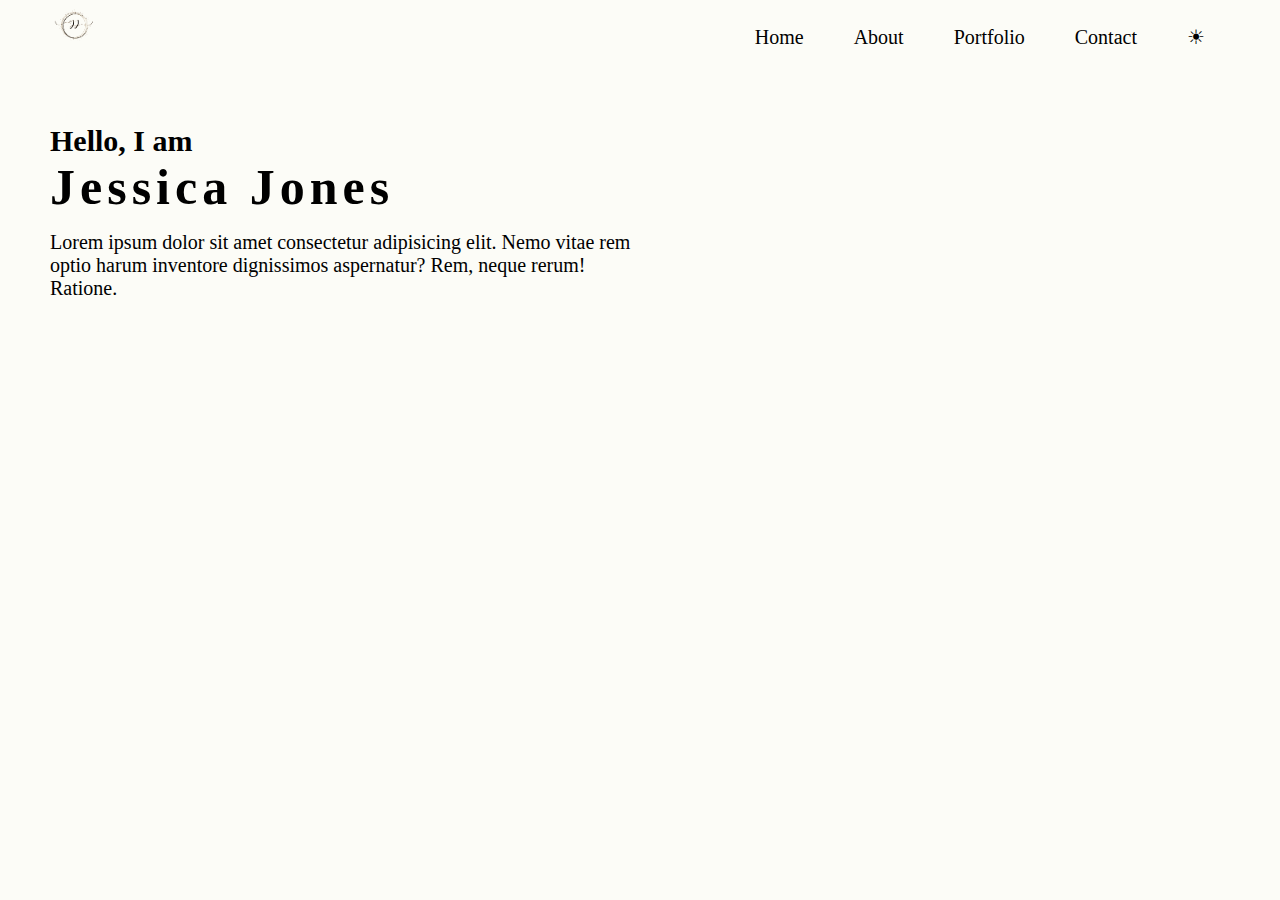
==== index.html @ 6c43d9fb "first commit" ====
<!DOCTYPE html>
<html lang="en">
  <head>
    <meta charset="UTF-8" />
    <meta name="viewport" content="width=device-width, initial-scale=1.0" />
    <link
      rel="icon"
      type="image/png"
      sizes="32x32"
      href="./images/JESSICA_JONES__2_-removebg-preview.png"
    />
    <title>Personal Portfolio Website</title>
    <link rel="stylesheet" href="style.css" />
  </head>
  <body>
    <header class="head__section">
      <a href="./index.html"
        ><img
          class="logo"
          src="./images/JESSICA_JONES__2_-removebg-preview.png"
          alt="Logo"
      /></a>

      <ul class="nav__section">
        <a href="./index.html"><li class="nav__item">Home</li></a>
        <a href="./about.html"><li class="nav__item">About</li></a>
        <a href="./portfolio.html"><li class="nav__item">Portfolio</li></a>
        <a href="./contact.html"><li class="nav__item">Contact</li></a>
        <li class="nav__item">☀</li>
      </ul>
    </header>
    <section class="introduction">
      <h3>Hello, I am</h3>
      <h1>Jessica Jones</h1>
      <p class="myself">
        Lorem ipsum dolor sit amet consectetur adipisicing elit. Nemo vitae rem
        optio harum inventore dignissimos aspernatur? Rem, neque rerum! Ratione.
      </p>
    </section>
  </body>
</html>
---- style.css ----
*{
    margin: 0px;
    padding: 0px;
    box-sizing: border-box;
    
}
body{
    padding: 0px 50px;
    font-size: 20px;
    background-color: #FCFCF7;
}

.logo{
    width: 20%;
}

.logo{
    width: 10%;
}
.head__section{
    display: flex;
    justify-content: space-between;

}
.nav__section{
   display: flex;
   list-style: none;
   align-items: center;
}
a{
    text-decoration: none;
    color: black;
}
.nav__item{
    padding: 25px;
    cursor: pointer;
}
a:hover:not(:last-child){
    text-decoration:underline purple;
    color: purple;
}
.introduction{
    padding-top: 50px;
}
.introduction h1{
    font-size: 50px;
    letter-spacing: 0.1em;
}
.introduction h3{
    font-size: 30px;
}
.myself{
    padding-top: 15px;
    padding-right: 50%;
}
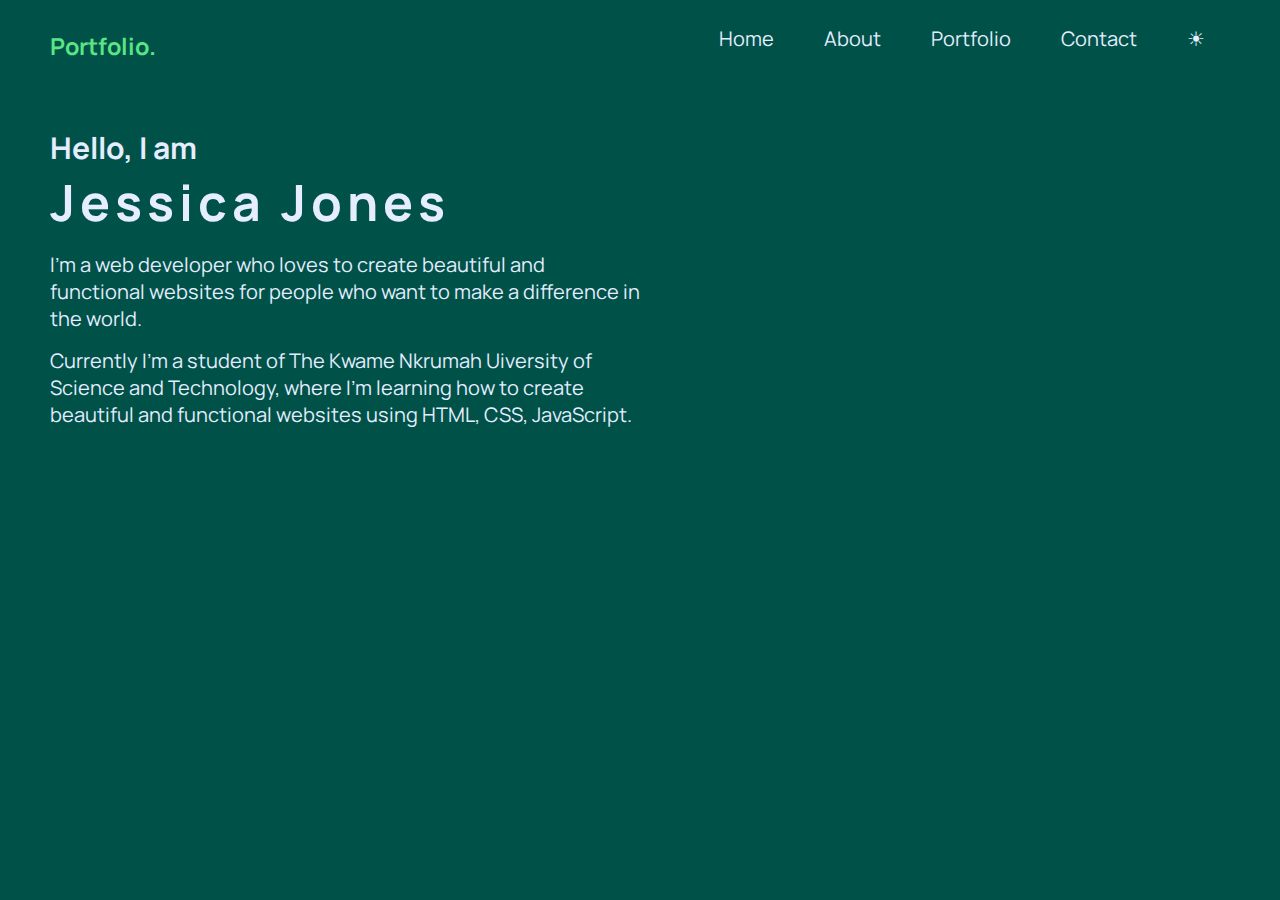
==== commit 6cf7942e: "Second commit" ====
--- a/index.html
+++ b/index.html
@@ -10,16 +10,17 @@
       href="./images/JESSICA_JONES__2_-removebg-preview.png"
     />
     <title>Personal Portfolio Website</title>
+    <link rel="preconnect" href="https://fonts.googleapis.com" />
+    <link rel="preconnect" href="https://fonts.gstatic.com" crossorigin />
+    <link
+      href="https://fonts.googleapis.com/css2?family=Manrope:wght@500&display=swap"
+      rel="stylesheet"
+    />
     <link rel="stylesheet" href="style.css" />
   </head>
   <body>
     <header class="head__section">
-      <a href="./index.html"
-        ><img
-          class="logo"
-          src="./images/JESSICA_JONES__2_-removebg-preview.png"
-          alt="Logo"
-      /></a>
+      <a href="./index.html"><h3 class="logo">Portfolio.</h3></a>
 
       <ul class="nav__section">
         <a href="./index.html"><li class="nav__item">Home</li></a>
@@ -33,8 +34,13 @@
       <h3>Hello, I am</h3>
       <h1>Jessica Jones</h1>
       <p class="myself">
-        Lorem ipsum dolor sit amet consectetur adipisicing elit. Nemo vitae rem
-        optio harum inventore dignissimos aspernatur? Rem, neque rerum! Ratione.
+        I'm a web developer who loves to create beautiful and functional
+        websites for people who want to make a difference in the world.
+      </p>
+      <p class="myself">
+        Currently I'm a student of The Kwame Nkrumah Uiversity of Science and
+        Technology, where I'm learning how to create beautiful and functional
+        websites using HTML, CSS, JavaScript.
       </p>
     </section>
   </body>
--- a/style.css
+++ b/style.css
@@ -2,21 +2,23 @@
     margin: 0px;
     padding: 0px;
     box-sizing: border-box;
+    color: #e5edff;
+    font-family: 'Manrope', sans-serif;
     
 }
 body{
     padding: 0px 50px;
     font-size: 20px;
-    background-color: #FCFCF7;
+    background-color: #005249;
+   
+}
+.logo{
+    padding-top: 30px;
+    color: #5be584;
+    list-style-type: none;
 }
 
-.logo{
-    width: 20%;
-}
 
-.logo{
-    width: 10%;
-}
 .head__section{
     display: flex;
     justify-content: space-between;
@@ -36,8 +38,8 @@
     cursor: pointer;
 }
 a:hover:not(:last-child){
-    text-decoration:underline purple;
-    color: purple;
+    text-decoration:underline #e5edff;
+
 }
 .introduction{
     padding-top: 50px;
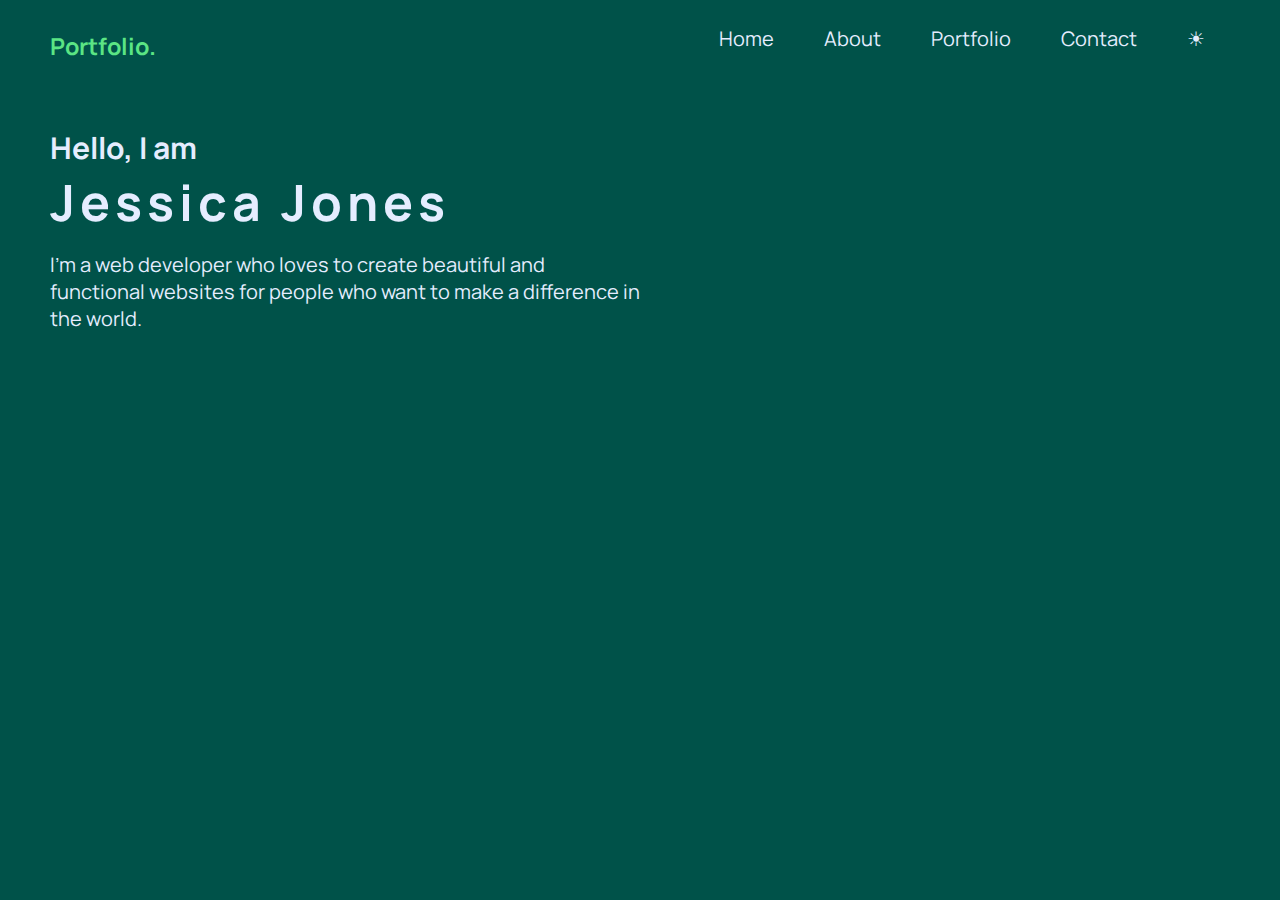
==== commit 05ec208f: "Second commit. Projecct still underway" ====
--- a/index.html
+++ b/index.html
@@ -23,11 +23,19 @@
       <a href="./index.html"><h3 class="logo">Portfolio.</h3></a>
 
       <ul class="nav__section">
-        <a href="./index.html"><li class="nav__item">Home</li></a>
-        <a href="./about.html"><li class="nav__item">About</li></a>
-        <a href="./portfolio.html"><li class="nav__item">Portfolio</li></a>
-        <a href="./contact.html"><li class="nav__item">Contact</li></a>
-        <li class="nav__item">☀</li>
+        <a href="./index.html" class="nav__link"
+          ><li class="nav__item">Home</li></a
+        >
+        <a href="./about.html" class="nav__link"
+          ><li class="nav__item">About</li></a
+        >
+        <a href="./portfolio.html" class="nav__link"
+          ><li class="nav__item">Portfolio</li></a
+        >
+        <a href="./contact.html" class="nav__link"
+          ><li class="nav__item">Contact</li></a
+        >
+        <li class="nav__item" class="nav__link">☀</li>
       </ul>
     </header>
     <section class="introduction">
@@ -37,11 +45,6 @@
         I'm a web developer who loves to create beautiful and functional
         websites for people who want to make a difference in the world.
       </p>
-      <p class="myself">
-        Currently I'm a student of The Kwame Nkrumah Uiversity of Science and
-        Technology, where I'm learning how to create beautiful and functional
-        websites using HTML, CSS, JavaScript.
-      </p>
     </section>
   </body>
 </html>
--- a/style.css
+++ b/style.css
@@ -15,7 +15,7 @@
 .logo{
     padding-top: 30px;
     color: #5be584;
-    list-style-type: none;
+    text-decoration: none;
 }
 
 
@@ -37,7 +37,7 @@
     padding: 25px;
     cursor: pointer;
 }
-a:hover:not(:last-child){
+.nav__link:hover:not(:last-child){
     text-decoration:underline #e5edff;
 
 }
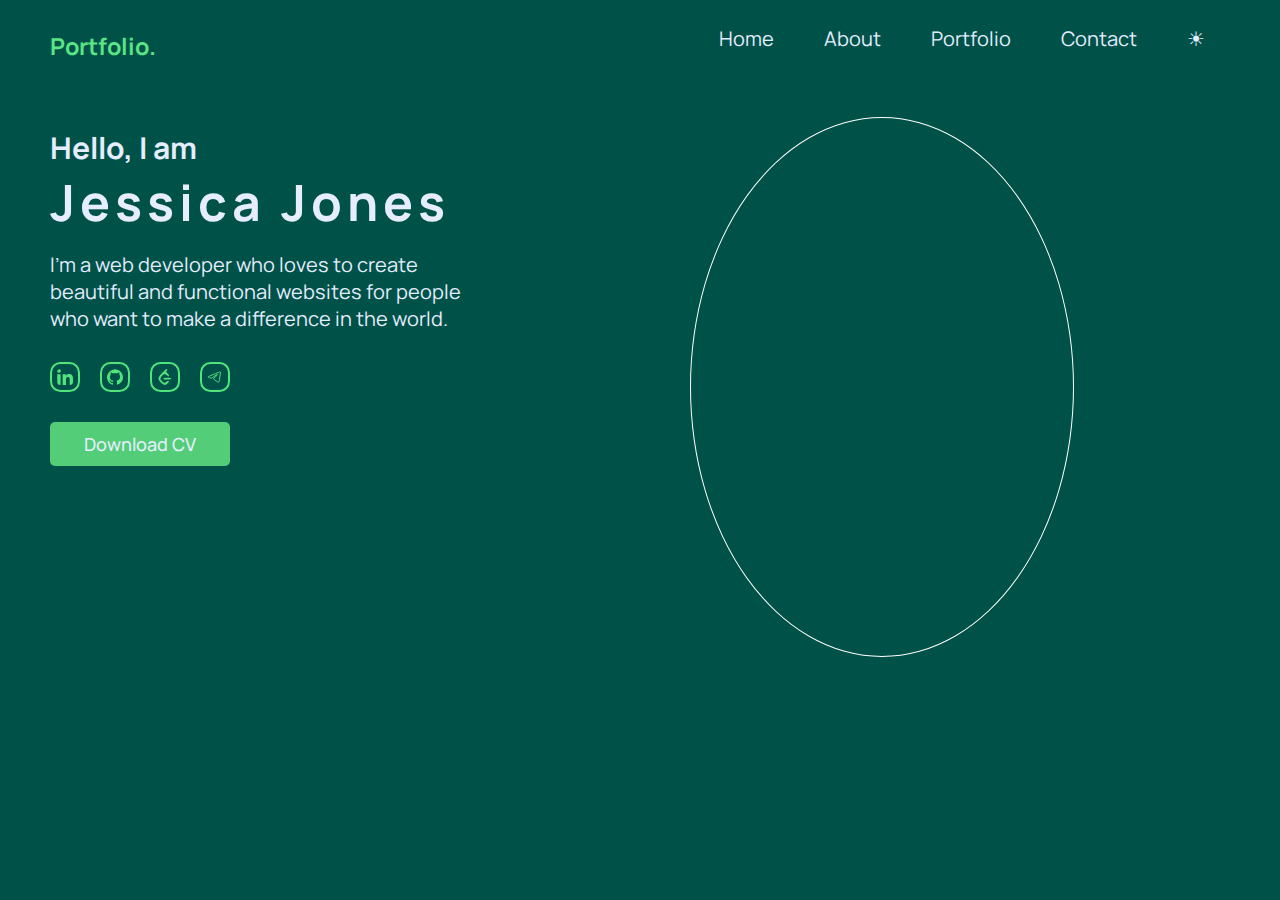
==== commit fe2b1972: "Social media added. Foundation laid for intro image." ====
--- a/index.html
+++ b/index.html
@@ -38,13 +38,64 @@
         <li class="nav__item" class="nav__link">☀</li>
       </ul>
     </header>
-    <section class="introduction">
-      <h3>Hello, I am</h3>
-      <h1>Jessica Jones</h1>
-      <p class="myself">
-        I'm a web developer who loves to create beautiful and functional
-        websites for people who want to make a difference in the world.
-      </p>
-    </section>
+    <main class="home__page">
+      <section class="introduction">
+        <h3>Hello, I am</h3>
+        <h1>Jessica Jones</h1>
+        <p class="myself">
+          I'm a web developer who loves to create beautiful and functional
+          websites for people who want to make a difference in the world.
+        </p>
+        <div class="social__media__icons">
+          <a
+            href="https://www.linkedin.com/in/jessica-jones-571360278/"
+            target="_blank"
+            rel="noopener noreferrer"
+          >
+            <img
+              src="./images/linkedin-logo.svg"
+              alt="Linkedin"
+              class="linkedin socials"
+            />
+          </a>
+          <a
+            href="https://github.com/Jessy-Jones"
+            target="_blank"
+            rel="noopener noreferrer"
+          >
+            <img
+              src="./images/github.svg"
+              alt="Github"
+              class="github socials"
+            />
+          </a>
+
+          <a
+            href="https://leetcode.com/Jessica-Jones/"
+            target="_blank"
+            rel="noopener noreferrer"
+          >
+            <img
+              src="./images/leetcode.svg"
+              alt="Leetcode"
+              class="leetcode socials"
+            />
+          </a>
+          <a
+            href="https://t.me/Jess_Jones"
+            target="_blank"
+            rel="noopener noreferrer"
+          >
+            <img
+              src="./images/telegram.svg"
+              alt="Telegram"
+              class="telegram socials"
+            />
+          </a>
+        </div>
+        <button class="resume">Download CV</button>
+      </section>
+      <section class="my__image"></section>
+    </main>
   </body>
 </html>
--- a/style.css
+++ b/style.css
@@ -11,6 +11,9 @@
     font-size: 20px;
     background-color: #005249;
    
+}
+.home__page{
+    display: flex;
 }
 .logo{
     padding-top: 30px;
@@ -43,6 +46,8 @@
 }
 .introduction{
     padding-top: 50px;
+    height: 85vh;
+    width: 50vw;
 }
 .introduction h1{
     font-size: 50px;
@@ -53,5 +58,44 @@
 }
 .myself{
     padding-top: 15px;
-    padding-right: 50%;
-}+    padding-right: 30%;
+}
+
+.social__media__icons{
+    width: fit-content;
+    height: 50px;
+    margin-top: 20px;
+    display: flex;
+}
+.socials{
+    width: 30px;
+    margin: 10px 10px 10px 10px;
+    padding: 5px;
+    border: 2px solid black;
+    border-radius: 35%;
+    filter: invert(99%) sepia(35%) saturate(2706%) hue-rotate(60deg) brightness(92%) contrast(94%);
+    }
+      
+.linkedin{
+    margin-left: 0px;
+}
+.resume{
+margin-top: 20px;
+background-color:#53cd77;
+border: none;
+height: auto;
+width: 180px;
+padding: 10px;
+font-size: 18px;
+font-weight: 500;
+border-radius: 5px;
+cursor: pointer;
+}
+
+.my__image{
+    width: 30vw;
+    height: 60vh;
+    border: 1px solid white;
+    border-radius: 50%;
+    margin-top: 40px;
+}
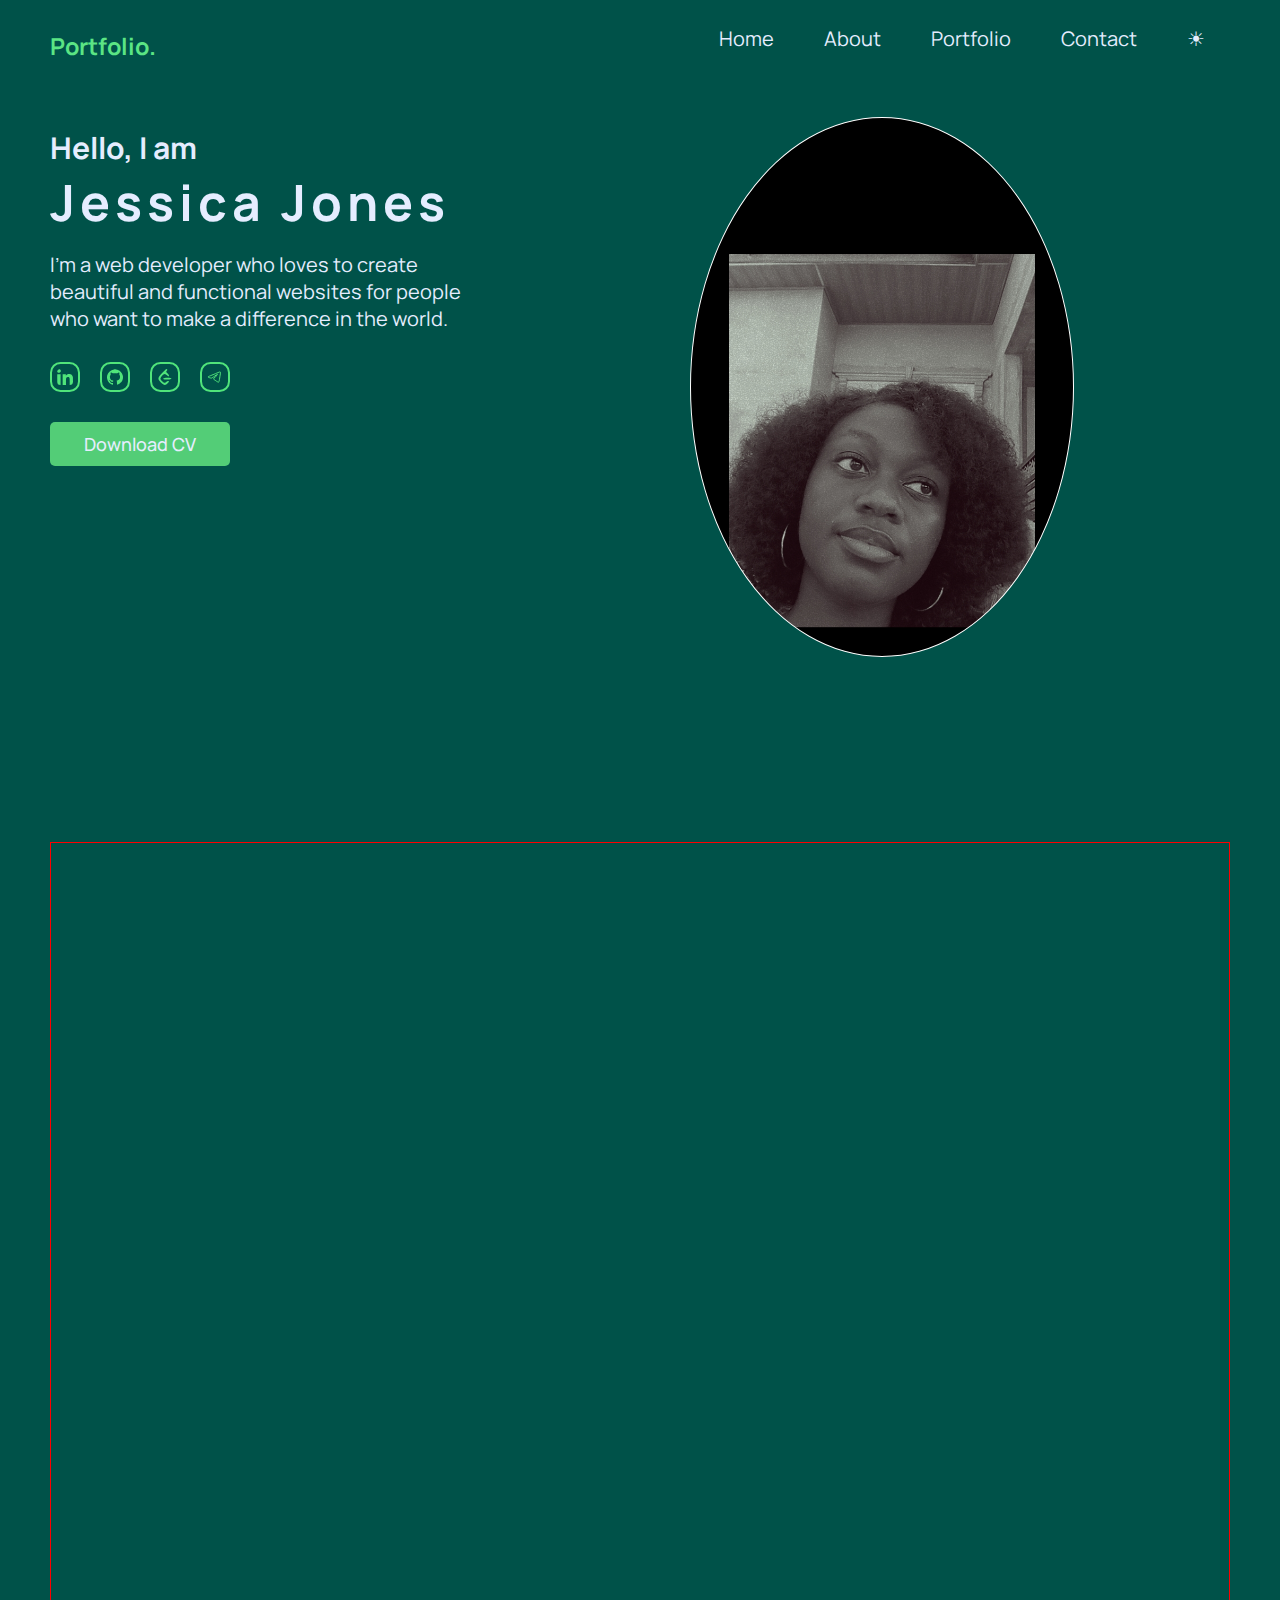
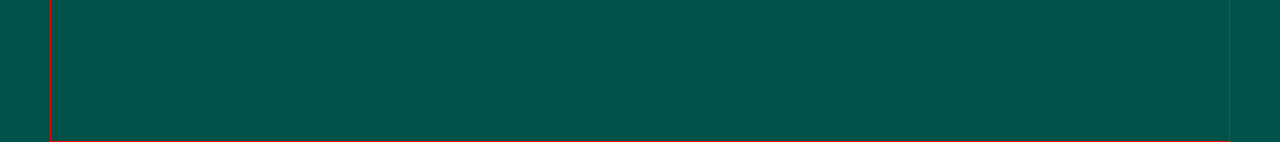
==== commit 899316b0: "Work in progress" ====
--- a/index.html
+++ b/index.html
@@ -97,5 +97,6 @@
       </section>
       <section class="my__image"></section>
     </main>
+    <main class="about"></main>
   </body>
 </html>
--- a/style.css
+++ b/style.css
@@ -98,4 +98,16 @@
     border: 1px solid white;
     border-radius: 50%;
     margin-top: 40px;
+    background: url("./images/Snapchat-547269414.jpg");
+    background-size: cover;
+    background-repeat: no-repeat;
 }
+
+
+
+.about{
+    width: auto;
+    height: 100vh;
+    border: 1px solid red;
+
+}
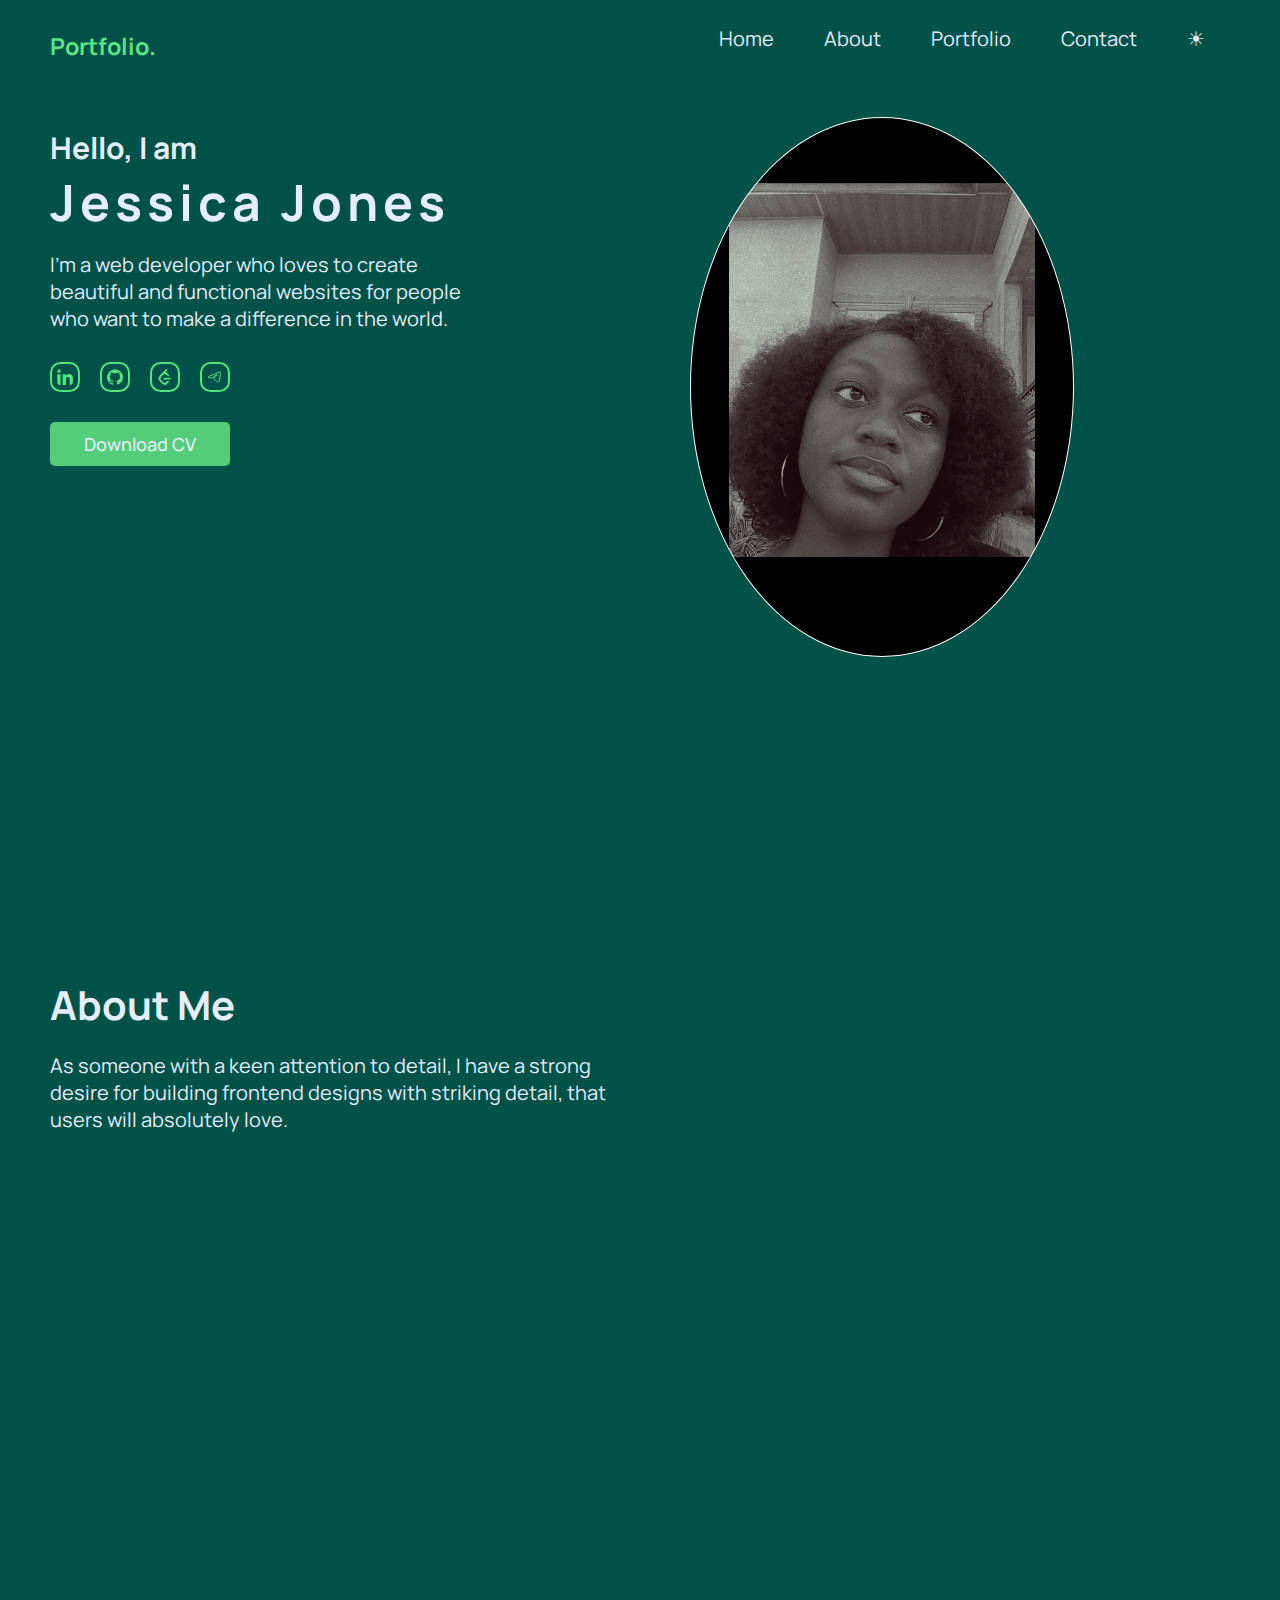
==== commit 810b676a: "Started work on the about page" ====
--- a/index.html
+++ b/index.html
@@ -97,6 +97,13 @@
       </section>
       <section class="my__image"></section>
     </main>
-    <main class="about"></main>
+    <main class="about">
+      <h1>About Me</h1>
+      <p>
+        As someone with a keen attention to detail, I have a strong desire for
+        building frontend designs with striking detail, that users will
+        absolutely love.
+      </p>
+    </main>
   </body>
 </html>
--- a/style.css
+++ b/style.css
@@ -14,6 +14,7 @@
 }
 .home__page{
     display: flex;
+    height: 100vh;
 }
 .logo{
     padding-top: 30px;
@@ -101,6 +102,7 @@
     background: url("./images/Snapchat-547269414.jpg");
     background-size: cover;
     background-repeat: no-repeat;
+    background-position: 50%;
 }
 
 
@@ -108,6 +110,9 @@
 .about{
     width: auto;
     height: 100vh;
-    border: 1px solid red;
+    padding-right: 50%;
 
 }
+.about h1{
+    margin-bottom: 20px;
+}
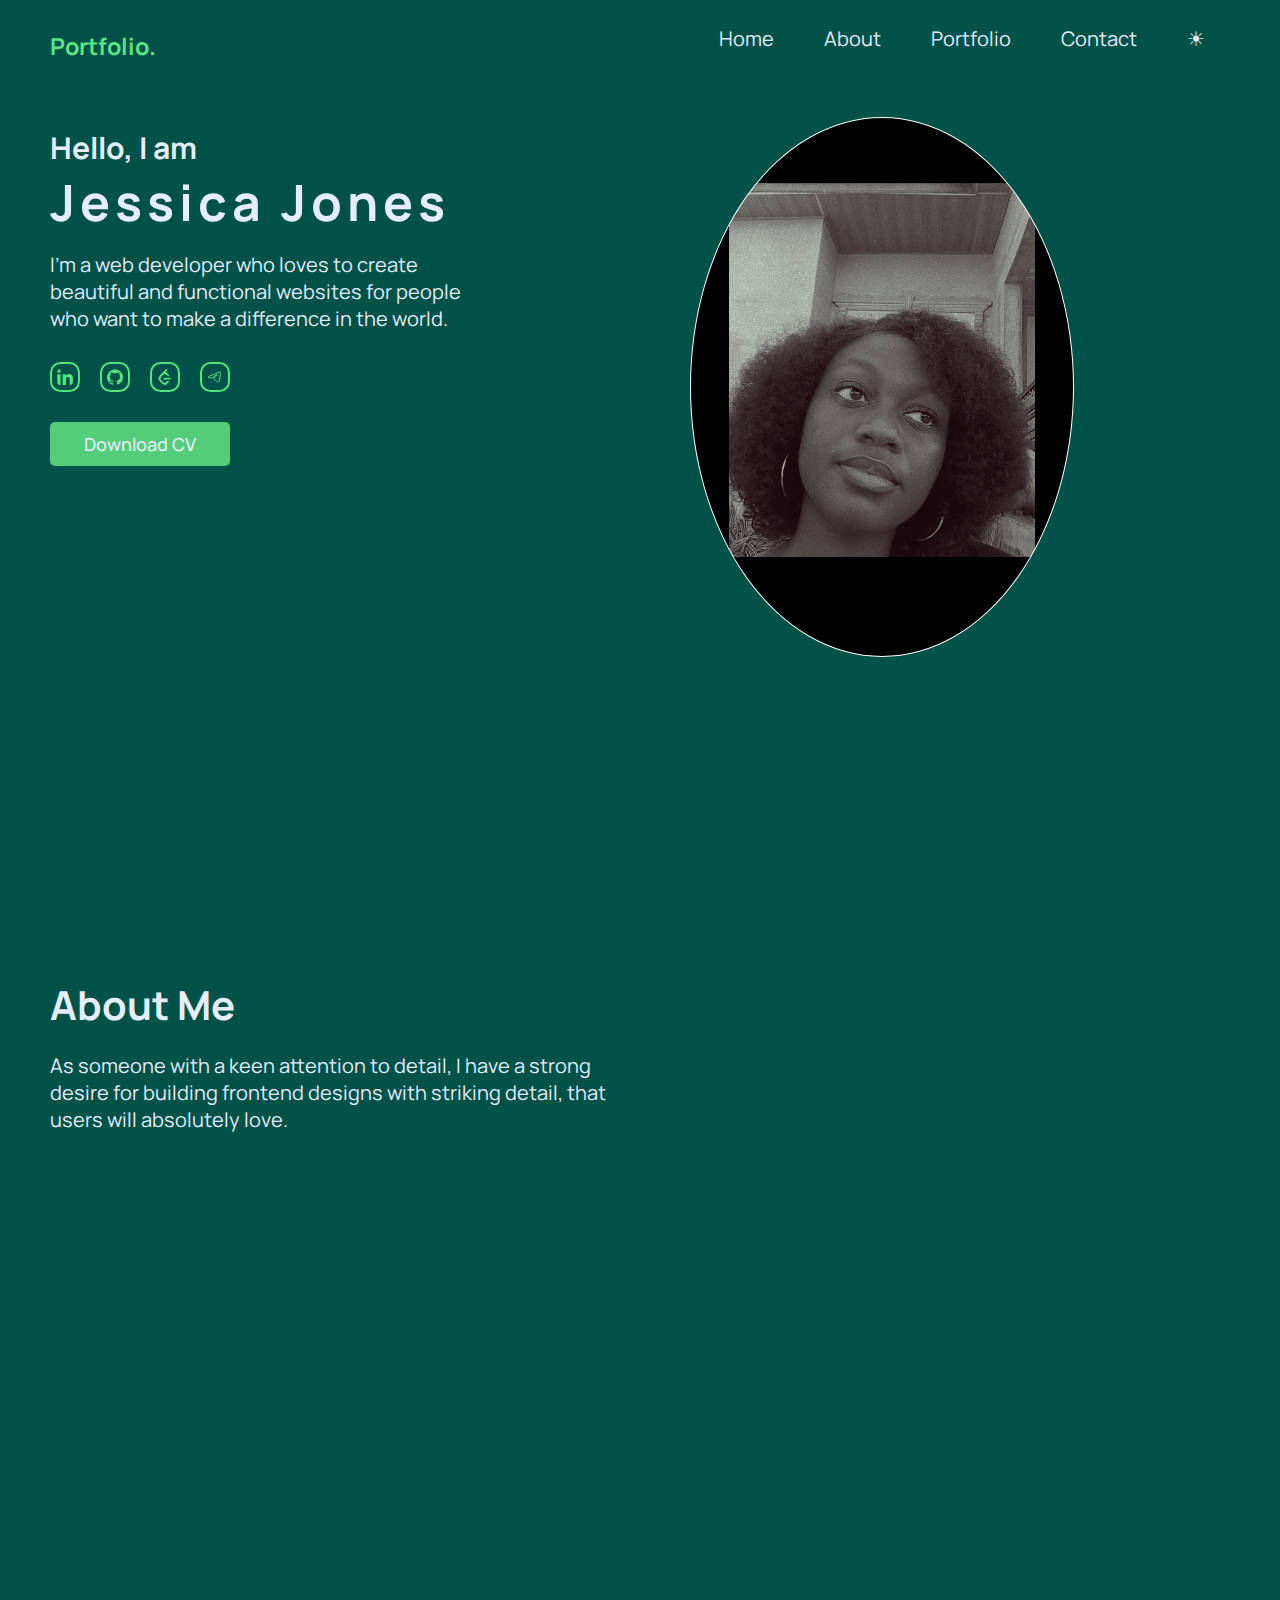
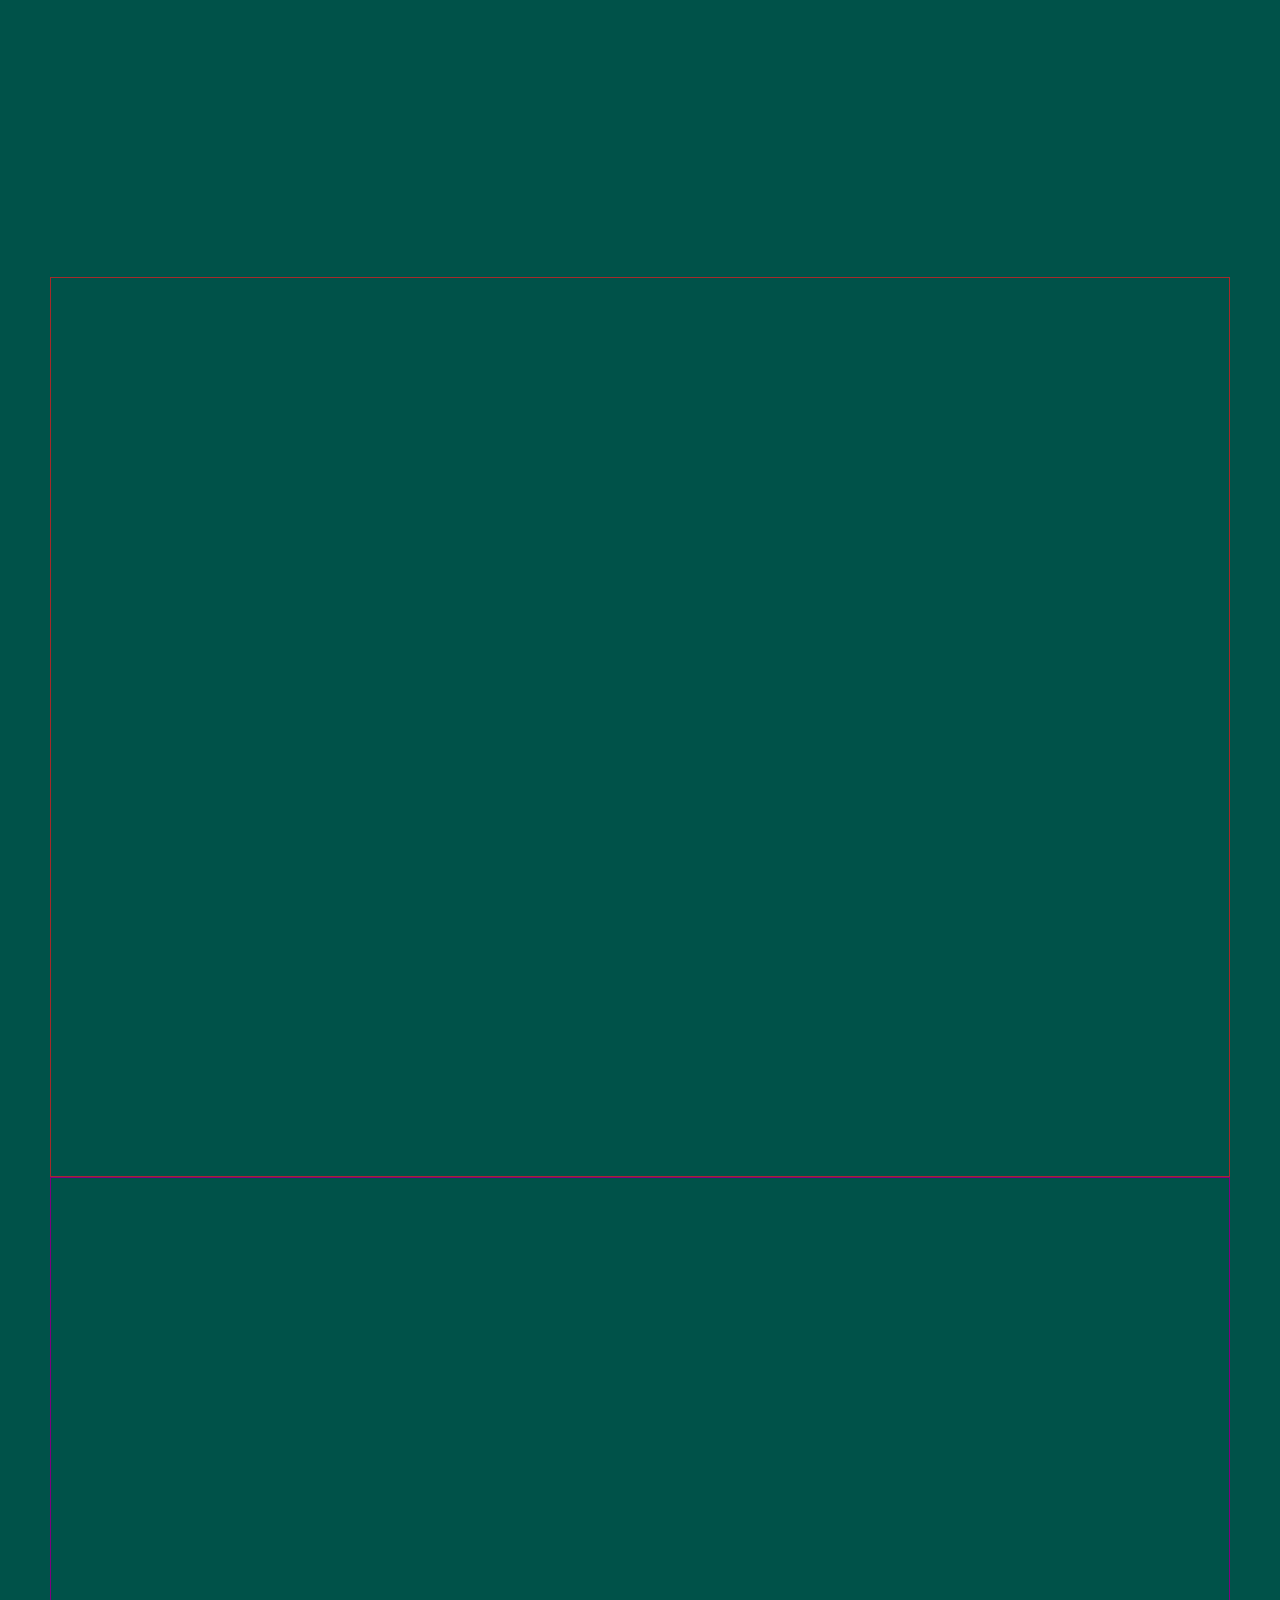
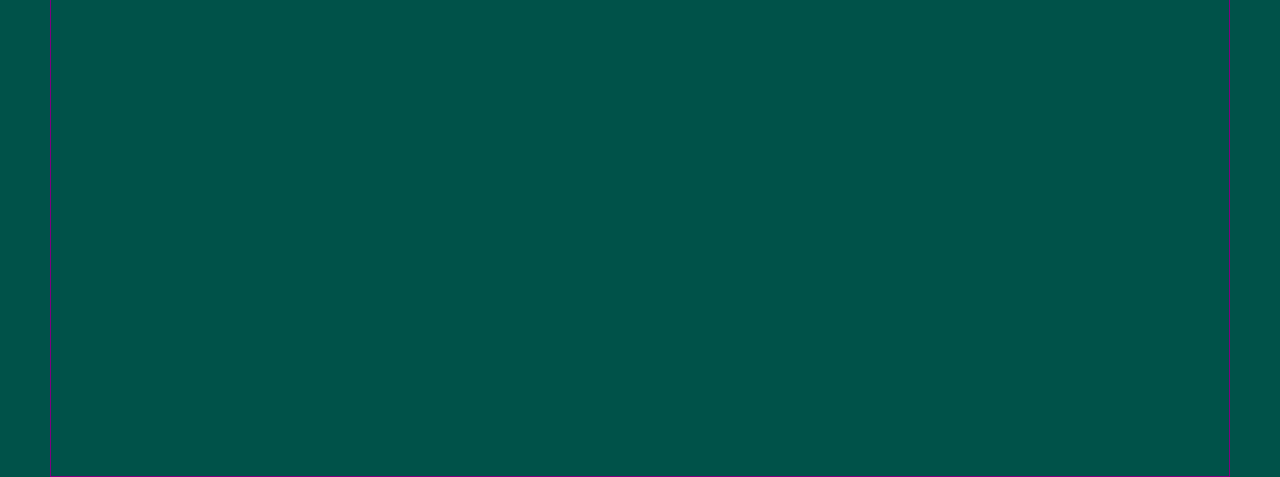
==== commit 8b85839e: "Skeleton for various pages" ====
--- a/index.html
+++ b/index.html
@@ -105,5 +105,7 @@
         absolutely love.
       </p>
     </main>
+    <main class="portfolio"></main>
+    <main class="contact"></main>
   </body>
 </html>
--- a/style.css
+++ b/style.css
@@ -116,3 +116,15 @@
 .about h1{
     margin-bottom: 20px;
 }
+ .portfolio{
+    border: 1px solid brown;
+    width: auto;
+    height: 100vh;
+ }
+
+ .contact{
+    border: 1px solid purple;
+    width: auto;
+    height: 100vh;
+
+ }